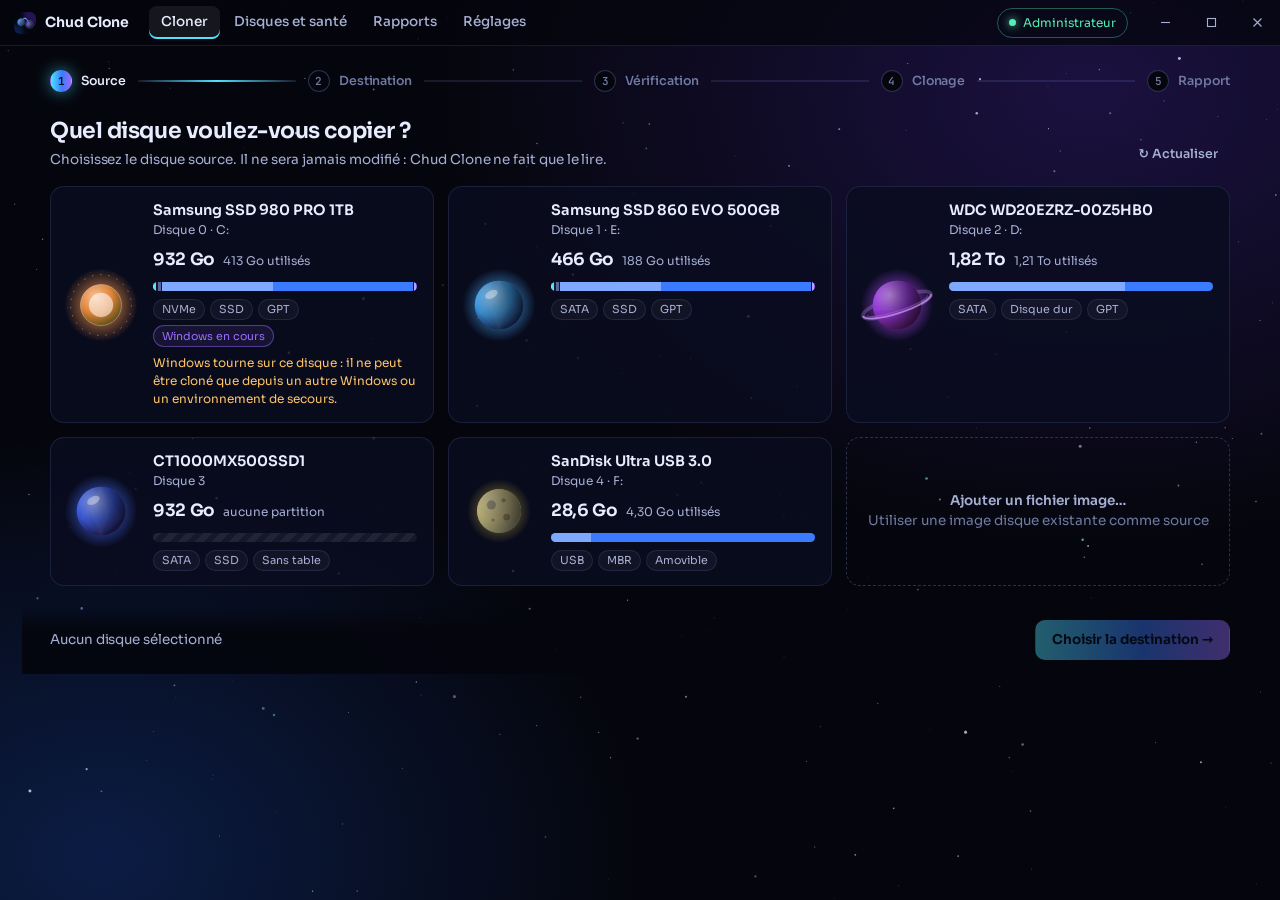
==== crates/app/ui-dev/index.html @ 0db182b3 "Chud Clone 0.1.0: disk cloning and diagnostics for Windows - Rust engine (crates/core): GPT/MBR clon" ====
<!doctype html>
<html lang="fr">
  <head>
    <meta charset="utf-8" />
    <meta name="viewport" content="width=device-width, initial-scale=1" />
    <title>Chud Clone — banc d'essai</title>
    <link rel="stylesheet" href="../ui/style.css" />
  </head>
  <body>
    <!-- Banc d'essai : même interface que l'application, moteur simulé (mock.js). Jamais livré. -->
    <canvas id="cosmos"></canvas>
    <div id="app">
      <header class="titlebar">
        <div class="brand"><img src="../ui/logo.png" alt="" /><span>Chud Clone</span></div>
        <nav>
          <button data-view="clone" class="active" data-fr="Cloner" data-en="Clone">Cloner</button>
          <button data-view="disks" data-fr="Disques et santé" data-en="Disks &amp; health">Disques et santé</button>
          <button data-view="reports" data-fr="Rapports" data-en="Reports">Rapports</button>
          <button data-view="settings" data-fr="Réglages" data-en="Settings">Réglages</button>
        </nav>
        <div class="grow"></div>
        <button id="admin" class="admin"></button>
        <div class="win">
          <button id="win-min" aria-label="Réduire" data-afr="Réduire" data-aen="Minimize"><svg viewBox="0 0 11 11"><path d="M1 5.5h9" stroke="currentColor" stroke-width="1.1" /></svg></button>
          <button id="win-max" aria-label="Agrandir" data-afr="Agrandir" data-aen="Maximize"><svg viewBox="0 0 11 11"><rect x="1.5" y="1.5" width="8" height="8" fill="none" stroke="currentColor" stroke-width="1.1" /></svg></button>
          <button id="win-close" aria-label="Fermer" data-afr="Fermer" data-aen="Close"><svg viewBox="0 0 11 11"><path d="M1.5 1.5l8 8M9.5 1.5l-8 8" stroke="currentColor" stroke-width="1.1" /></svg></button>
        </div>
      </header>
      <main id="view"></main>
    </div>
    <div id="modal-root"></div>
    <div id="toasts"></div>
    <script src="mock-data.js"></script>
    <script src="mock-data-en.js"></script>
    <script src="mock.js"></script>
    <script src="../ui/cosmos.js"></script>
    <script src="../ui/app.js"></script>
    <script src="demo.js"></script>
  </body>
</html>
---- crates/app/ui/style.css ----
/* Identité Chud : noir profond, nuit, violet sombre, flux cyan → bleu électrique → violet.
   Chud Clone reprend la palette et les polices de Chud Copy. Ici, les disques sont des astres
   et un clonage est un transfert de matière de l'un vers l'autre.
   Pas de backdrop-filter : la profondeur vient de panneaux semi-opaques et de filets de lumière. */

@font-face { font-family: "Sora Variable"; font-weight: 100 800; font-display: swap; src: url("fonts/sora-latin-wght-normal.woff2") format("woff2-variations"); unicode-range: U+0000-00FF, U+0131, U+0152-0153, U+02BB-02BC, U+02C6, U+02DA, U+02DC, U+2000-206F, U+20AC, U+2122, U+2191, U+2193, U+2212, U+2215, U+FEFF, U+FFFD; }
@font-face { font-family: "Sora Variable"; font-weight: 100 800; font-display: swap; src: url("fonts/sora-latin-ext-wght-normal.woff2") format("woff2-variations"); unicode-range: U+0100-02BA, U+02BD-02C5, U+02C7-02CC, U+02CE-02D7, U+02DD-02FF, U+1E00-1E9F, U+1EF2-1EFF, U+2020, U+20A0-20AB, U+20AD-20C0, U+2113, U+2C60-2C7F, U+A720-A7FF; }
@font-face { font-family: "JetBrains Mono Variable"; font-weight: 100 800; font-display: swap; src: url("fonts/jetbrains-mono-latin-wght-normal.woff2") format("woff2-variations"); unicode-range: U+0000-00FF, U+0131, U+0152-0153, U+2000-206F, U+20AC, U+2122, U+2191, U+2193, U+2212, U+2215, U+FEFF, U+FFFD; }
@font-face { font-family: "JetBrains Mono Variable"; font-weight: 100 800; font-display: swap; src: url("fonts/jetbrains-mono-latin-ext-wght-normal.woff2") format("woff2-variations"); unicode-range: U+0100-02BA, U+1E00-1E9F, U+2020, U+20A0-20C0, U+2113; }

:root {
  --void: #05060d;
  --night: #0a0e24;
  --violet-deep: #1a1036;
  --panel: rgba(10, 13, 32, 0.82);
  --panel-solid: #0d1029;
  --raise: rgba(255, 255, 255, 0.04);
  --raise-2: rgba(255, 255, 255, 0.07);
  --line: rgba(146, 170, 255, 0.13);
  --line-strong: rgba(146, 170, 255, 0.26);
  --text: #e8ecff;
  --text-2: #a7b0d4;
  --text-3: #707aa3;
  --cyan: #4fe3ff;
  --electric: #3a7bff;
  --violet: #9a6bff;
  --danger: #ff4f82;
  --danger-soft: rgba(255, 79, 130, 0.14);
  --warn: #ffc56b;
  --warn-soft: rgba(255, 197, 107, 0.12);
  --err: #ff8a5c;
  --ok: #54f0b6;
  --ok-soft: rgba(84, 240, 182, 0.1);
  --flow: linear-gradient(90deg, var(--cyan), var(--electric) 55%, var(--violet));
  --sans: "Sora Variable", "Segoe UI", system-ui, sans-serif;
  --mono: "JetBrains Mono Variable", "Cascadia Mono", Consolas, monospace;
  --radius: 14px;
}

* { box-sizing: border-box; }
html, body { height: 100%; margin: 0; }
body {
  background: radial-gradient(1000px 700px at 85% 10%, #1b1140 0%, transparent 65%), radial-gradient(900px 700px at 8% 95%, #0b1c44 0%, transparent 60%), var(--void);
  color: var(--text);
  font-family: var(--sans);
  font-size: 13.5px;
  line-height: 1.5;
  letter-spacing: -0.005em;
  overflow: hidden;
  user-select: none;
  -webkit-font-smoothing: antialiased;
}
#cosmos { position: fixed; inset: 0; width: 100vw; height: 100vh; z-index: 0; pointer-events: none; }
#app { position: relative; z-index: 1; height: 100%; display: flex; flex-direction: column; }
button, input, select { font: inherit; color: inherit; }
button { background: none; border: 0; cursor: pointer; padding: 0; }
button:disabled { cursor: default; }
:focus-visible { outline: 2px solid var(--cyan); outline-offset: 2px; border-radius: 6px; }
h1, h2, h3, h4, p { margin: 0; }
code, .mono { font-family: var(--mono); font-size: 0.92em; }
.selectable { user-select: text; }
input[type="text"], select {
  background: rgba(3, 5, 16, 0.6); border: 1px solid var(--line); border-radius: 9px; padding: 8px 10px; outline: none; transition: border-color 0.15s;
}
input[type="text"]:focus, select:focus { border-color: var(--cyan); }
select option { background: var(--panel-solid); }
::-webkit-scrollbar { width: 10px; height: 10px; }
::-webkit-scrollbar-thumb { background: rgba(146, 170, 255, 0.18); border-radius: 8px; border: 2px solid transparent; background-clip: padding-box; }
::-webkit-scrollbar-thumb:hover { background: rgba(146, 170, 255, 0.32); background-clip: padding-box; border: 2px solid transparent; }

/* ---------- Barre de titre ---------- */
.titlebar { height: 46px; flex: none; display: flex; align-items: center; gap: 6px; padding: 0 0 0 14px; border-bottom: 1px solid var(--line); background: rgba(5, 6, 13, 0.72); }
.brand { display: flex; align-items: center; gap: 9px; font-weight: 650; font-size: 14px; margin-right: 14px; pointer-events: none; }
.brand img { width: 22px; height: 22px; border-radius: 6px; }
.titlebar nav { display: flex; gap: 2px; }
.titlebar nav button { padding: 6px 12px; border-radius: 8px; color: var(--text-2); font-weight: 500; transition: background 0.15s, color 0.15s; }
.titlebar nav button:hover { background: var(--raise); color: var(--text); }
.titlebar nav button.active { color: var(--text); background: var(--raise-2); box-shadow: inset 0 -2px 0 var(--cyan); }
.titlebar .grow { flex: 1; align-self: stretch; }
.admin { display: flex; align-items: center; gap: 7px; padding: 5px 11px; border-radius: 999px; font-size: 12px; border: 1px solid var(--line); color: var(--text-2); margin-right: 8px; }
.admin.limited { border-color: rgba(255, 197, 107, 0.5); color: var(--warn); background: var(--warn-soft); }
.admin.limited:hover { background: rgba(255, 197, 107, 0.2); }
.admin.full { color: var(--ok); border-color: rgba(84, 240, 182, 0.35); cursor: default; }
.admin .dot { width: 7px; height: 7px; border-radius: 50%; background: currentColor; box-shadow: 0 0 8px currentColor; }
.win { display: flex; align-self: stretch; }
.win button { width: 46px; color: var(--text-2); display: grid; place-items: center; transition: background 0.12s; }
.win button:hover { background: var(--raise-2); color: var(--text); }
.win button#win-close:hover { background: #e03a5e; color: #fff; }
.win svg { width: 11px; height: 11px; }

main#view { flex: 1; min-height: 0; overflow-y: auto; padding: 22px 28px 28px; }
.page { max-width: 1180px; margin: 0 auto; }
/* ---------- Transition d'écran : glitch ----------
   Jouée une seule fois, sur la nouvelle page uniquement (classe posée puis retirée par app.js) :
   aucun décalage vertical, la mise en page finale est en place dès la première image. */
#view.glitch-in { animation: glitch-in 0.46s steps(1, end) both; }
@keyframes glitch-in {
  0% { opacity: 0; }
  6% { opacity: 1; clip-path: inset(14% 0 62% 0); transform: translateX(-16px); filter: drop-shadow(3px 0 rgba(255, 79, 130, 0.85)) drop-shadow(-3px 0 rgba(79, 227, 255, 0.85)); }
  13% { clip-path: inset(52% 0 20% 0); transform: translateX(12px); }
  20% { clip-path: inset(0 0 66% 0); transform: translateX(-7px) skewX(-6deg); }
  27% { clip-path: inset(34% 0 0 0); transform: translateX(9px); }
  34% { clip-path: inset(0); transform: translateX(-4px); filter: drop-shadow(2px 0 rgba(255, 79, 130, 0.65)) drop-shadow(-2px 0 rgba(79, 227, 255, 0.65)); }
  44% { clip-path: inset(70% 0 6% 0); transform: translateX(6px); }
  52% { clip-path: inset(0); transform: none; filter: drop-shadow(1px 0 rgba(255, 79, 130, 0.5)) drop-shadow(-1px 0 rgba(79, 227, 255, 0.5)); }
  70% { transform: translateX(-2px); }
  78% { transform: none; filter: none; }
  100% { opacity: 1; clip-path: none; transform: none; filter: none; }
}
/* Titre : deux copies décalées (cyan / rose) découpées en bandes qui sautent. */
.glitch-text { position: relative; }
.glitch-text::before, .glitch-text::after { content: attr(data-text); position: absolute; inset: 0; pointer-events: none; opacity: 0; }
.glitch-text::before { color: var(--cyan); animation: glitch-a 0.6s steps(1, end) var(--gd, 0s) both; }
.glitch-text::after { color: var(--danger); animation: glitch-b 0.6s steps(1, end) var(--gd, 0s) both; }
@keyframes glitch-a {
  0% { opacity: 0.9; clip-path: inset(0 0 60% 0); transform: translate(-3px, 0); }
  15% { clip-path: inset(40% 0 30% 0); transform: translate(4px, 0); }
  30% { clip-path: inset(70% 0 0 0); transform: translate(-2px, 0); }
  45% { clip-path: inset(10% 0 75% 0); transform: translate(3px, 0); }
  60% { clip-path: inset(55% 0 15% 0); transform: translate(-1px, 0); opacity: 0.6; }
  75%, 100% { opacity: 0; clip-path: inset(0); transform: none; }
}
@keyframes glitch-b {
  0% { opacity: 0.85; clip-path: inset(65% 0 0 0); transform: translate(3px, 0); }
  15% { clip-path: inset(0 0 70% 0); transform: translate(-4px, 0); }
  30% { clip-path: inset(30% 0 45% 0); transform: translate(2px, 0); }
  45% { clip-path: inset(80% 0 0 0); transform: translate(-3px, 0); }
  60% { clip-path: inset(20% 0 60% 0); transform: translate(1px, 0); opacity: 0.5; }
  75%, 100% { opacity: 0; clip-path: inset(0); transform: none; }
}
/* Bandes lumineuses passagères par-dessus la zone de contenu. */
#glitch-fx { position: fixed; pointer-events: none; z-index: 40; overflow: hidden; }
#glitch-fx i { position: absolute; left: 0; display: block; mix-blend-mode: screen; opacity: 0; animation: glitch-bar 0.42s steps(1, end) both; }
@keyframes glitch-bar {
  0% { opacity: 0.55; transform: translateX(0); }
  20% { opacity: 0.35; transform: translateX(var(--dx)); }
  40% { opacity: 0.6; transform: translateX(calc(var(--dx) * -0.6)); }
  60% { opacity: 0.2; transform: translateX(calc(var(--dx) * 0.3)); }
  80%, 100% { opacity: 0; transform: none; }
}
/* Animations réduites : simple fondu, sans déplacement. */
.reduced-motion #view.glitch-in { animation: fade 0.18s ease-out both; }
.reduced-motion .glitch-text::before, .reduced-motion .glitch-text::after { display: none; }
.page-head { display: flex; align-items: flex-end; justify-content: space-between; gap: 16px; margin-bottom: 16px; }
.page-head h1 { font-size: 22px; font-weight: 650; letter-spacing: -0.02em; }
.page-head p { color: var(--text-2); margin-top: 3px; }
.muted { color: var(--text-2); }
.dim { color: var(--text-3); }

/* ---------- Boutons ---------- */
.btn { display: inline-flex; align-items: center; justify-content: center; gap: 8px; padding: 9px 16px; border-radius: 10px; border: 1px solid var(--line-strong); background: var(--raise); font-weight: 550; transition: background 0.15s, border-color 0.15s, transform 0.1s, box-shadow 0.2s; white-space: nowrap; }
.btn:hover:not(:disabled) { background: var(--raise-2); border-color: rgba(146, 170, 255, 0.45); }
.btn:active:not(:disabled) { transform: translateY(1px); }
.btn:disabled { opacity: 0.4; }
.btn.primary { background: var(--flow); border-color: transparent; color: #04101c; font-weight: 650; box-shadow: 0 0 0 rgba(79, 227, 255, 0); }
.btn.primary:hover:not(:disabled) { background: var(--flow); box-shadow: 0 0 22px rgba(79, 227, 255, 0.35); }
.btn.danger { background: linear-gradient(90deg, #ff4f82, #ff7a5c); border-color: transparent; color: #1a0410; font-weight: 650; }
.btn.danger:hover:not(:disabled) { box-shadow: 0 0 22px rgba(255, 79, 130, 0.4); background: linear-gradient(90deg, #ff4f82, #ff7a5c); }
.btn.ghost { border-color: transparent; background: none; color: var(--text-2); }
.btn.ghost:hover:not(:disabled) { color: var(--text); background: var(--raise); }
.btn.small { padding: 6px 11px; font-size: 12.5px; border-radius: 8px; }
.row { display: flex; align-items: center; gap: 10px; }
.row.wrap { flex-wrap: wrap; }
.row.end { justify-content: flex-end; }
.spacer { flex: 1; }

/* ---------- Trajectoire (étapes) ---------- */
.flight { display: flex; align-items: center; margin: 2px 0 22px; }
.flight .node { display: flex; align-items: center; gap: 9px; color: var(--text-3); font-weight: 550; font-size: 12.5px; white-space: nowrap; }
.flight .node .orb { width: 22px; height: 22px; border-radius: 50%; border: 1.5px solid var(--line-strong); display: grid; place-items: center; font-size: 11px; font-family: var(--mono); background: var(--void); transition: all 0.3s; }
.flight .node.done { color: var(--text-2); }
.flight .node.done .orb { border-color: var(--cyan); color: var(--cyan); }
.flight .node.current { color: var(--text); }
.flight .node.current .orb { border-color: transparent; background: var(--flow); color: #04101c; box-shadow: 0 0 16px rgba(79, 227, 255, 0.55); }
.flight .leg { flex: 1; height: 1.5px; margin: 0 12px; background: var(--line); position: relative; overflow: hidden; min-width: 24px; }
.flight .leg.done { background: linear-gradient(90deg, var(--cyan), var(--electric)); }
.flight .leg.active::after { content: ""; position: absolute; inset: 0; background: linear-gradient(90deg, transparent, var(--cyan), transparent); animation: leg 1.6s linear infinite; }
@keyframes leg { from { transform: translateX(-100%); } to { transform: translateX(100%); } }

/* ---------- Cartes de disques (astres) ---------- */
.disk-grid { display: grid; grid-template-columns: repeat(auto-fill, minmax(330px, 1fr)); gap: 14px; }
.disk { position: relative; text-align: left; display: grid; grid-template-columns: 76px 1fr; gap: 14px; padding: 14px 16px 14px 12px; border-radius: var(--radius); border: 1px solid var(--line); background: var(--panel); transition: border-color 0.18s, transform 0.18s, box-shadow 0.25s, background 0.2s; }
button.disk:hover:not(:disabled) { border-color: rgba(146, 170, 255, 0.45); transform: translateY(-2px); background: rgba(14, 18, 44, 0.9); }
.disk.selected { border-color: var(--cyan); box-shadow: 0 0 0 1px var(--cyan), 0 0 34px rgba(79, 227, 255, 0.18); }
.disk.selected.dest { border-color: var(--violet); box-shadow: 0 0 0 1px var(--violet), 0 0 34px rgba(154, 107, 255, 0.22); }
.disk:disabled, .disk.locked { opacity: 0.5; }
.disk .planet { width: 76px; height: 76px; align-self: center; }
.disk .planet svg { width: 100%; height: 100%; overflow: visible; }
button.disk:hover:not(:disabled) .planet svg .spin { animation-duration: 6s; }
.disk h3 { font-size: 14.5px; font-weight: 620; line-height: 1.25; overflow: hidden; text-overflow: ellipsis; white-space: nowrap; }
.disk .sub { color: var(--text-2); font-size: 12px; margin-top: 2px; }
.disk .cap { display: flex; align-items: baseline; gap: 8px; margin-top: 8px; }
.disk .cap b { font-size: 17px; font-weight: 650; letter-spacing: -0.02em; }
.disk .cap span { color: var(--text-2); font-size: 12px; }
.role-tag { position: absolute; top: -9px; left: 14px; padding: 1px 9px; border-radius: 999px; font-size: 10.5px; font-weight: 700; letter-spacing: 0.08em; text-transform: uppercase; background: var(--cyan); color: #04101c; }
.role-tag.dest { background: var(--violet); color: #fff; }
.chips { display: flex; flex-wrap: wrap; gap: 5px; margin-top: 8px; }
.chip { display: inline-flex; align-items: center; gap: 5px; padding: 1.5px 8px; border-radius: 999px; font-size: 11px; border: 1px solid var(--line); color: var(--text-2); background: var(--raise); white-space: nowrap; }
.chip.ok { color: var(--ok); border-color: rgba(84, 240, 182, 0.35); background: var(--ok-soft); }
.chip.warn { color: var(--warn); border-color: rgba(255, 197, 107, 0.4); background: var(--warn-soft); }
.chip.bad { color: var(--danger); border-color: rgba(255, 79, 130, 0.45); background: var(--danger-soft); }
.chip.sys { color: var(--violet); border-color: rgba(154, 107, 255, 0.45); background: rgba(154, 107, 255, 0.1); }

/* Bande de partitions */
.strip { display: flex; height: 9px; border-radius: 5px; overflow: hidden; background: rgba(255, 255, 255, 0.05); margin-top: 9px; gap: 1.5px; }
.strip i { display: block; min-width: 3px; position: relative; background: #3b4470; }
.strip i > u { position: absolute; left: 0; top: 0; bottom: 0; background: rgba(255, 255, 255, 0.35); }
.strip.big { height: 30px; border-radius: 8px; gap: 2px; }
.strip.big i { display: grid; place-items: center; font-style: normal; font-size: 10.5px; font-weight: 600; color: rgba(4, 10, 24, 0.85); overflow: hidden; white-space: nowrap; }
.strip .free { background: repeating-linear-gradient(135deg, rgba(255, 255, 255, 0.05) 0 6px, transparent 6px 12px); }
.p-esp { background: #4fe3ff !important; } .p-msr { background: #5a6699 !important; } .p-data { background: #3a7bff !important; } .p-rec { background: #9a6bff !important; }
.p-linux { background: #54f0b6 !important; } .p-other { background: #8892b8 !important; }
.legend { display: flex; flex-wrap: wrap; gap: 12px; margin-top: 8px; font-size: 11.5px; color: var(--text-2); }
.hdot { display: inline-block; width: 7px; height: 7px; border-radius: 50%; margin-left: 4px; vertical-align: middle; background: var(--text-3); }
.hdot.good { background: var(--ok, #54f0b6); box-shadow: 0 0 6px #54f0b6; }
.hdot.watch { background: #ffc56b; box-shadow: 0 0 6px #ffc56b; }
.hdot.bad { background: #ff4f82; box-shadow: 0 0 6px #ff4f82; }
.scan-map { margin-top: 14px; border-radius: 12px; border: 1px solid var(--line); background: radial-gradient(ellipse at 30% 20%, rgba(58, 123, 255, 0.08), transparent 60%), rgba(2, 3, 10, 0.6); padding: 8px; }
.scan-map canvas { display: block; width: 100%; }
.scan-pct { font-size: 30px; font-weight: 700; letter-spacing: -0.03em; font-variant-numeric: tabular-nums; }
.scan-pct small { font-size: 15px; color: var(--text-2); margin-left: 2px; }
.scan-legend b { color: var(--text); font-weight: 600; margin-left: 3px; }
.hchart { width: 100%; height: 150px; display: block; border-radius: 10px; background: rgba(255, 255, 255, 0.02); border: 1px solid var(--line); }
.legend span::before { content: ""; display: inline-block; width: 8px; height: 8px; border-radius: 2px; margin-right: 6px; background: var(--c); }

.addcard { display: grid; place-items: center; text-align: center; gap: 6px; padding: 18px; border-radius: var(--radius); border: 1px dashed var(--line-strong); color: var(--text-2); min-height: 118px; transition: all 0.18s; }
.addcard:hover { color: var(--text); border-color: var(--cyan); background: rgba(79, 227, 255, 0.05); }
.addcard b { font-weight: 600; }

.footer-bar { position: sticky; bottom: -28px; margin: 20px -28px -28px; padding: 14px 28px; display: flex; align-items: center; gap: 12px; background: linear-gradient(180deg, transparent, rgba(5, 6, 13, 0.92) 35%); }

/* ---------- Panneaux ---------- */
.panel { border: 1px solid var(--line); background: var(--panel); border-radius: var(--radius); padding: 16px 18px; }
.panel + .panel { margin-top: 14px; }
.panel h2 { font-size: 12px; font-weight: 650; letter-spacing: 0.09em; text-transform: uppercase; color: var(--cyan); margin-bottom: 12px; }
.cols { display: grid; grid-template-columns: 1fr 1fr; gap: 14px; }
.kv { display: grid; grid-template-columns: 130px 1fr; gap: 3px 12px; }
.kv dt { color: var(--text-3); }
.kv dd { margin: 0; overflow-wrap: anywhere; }
dl { margin: 0; }
table.t { width: 100%; border-collapse: collapse; font-size: 12.5px; }
table.t th, table.t td { text-align: left; padding: 6px 8px; border-bottom: 1px solid var(--line); vertical-align: top; }
table.t th { color: var(--text-3); font-weight: 550; font-size: 11.5px; text-transform: uppercase; letter-spacing: 0.05em; }
table.t td.num { text-align: right; font-variant-numeric: tabular-nums; white-space: nowrap; }
table.t tr:last-child td { border-bottom: 0; }

/* Constats */
.findings { display: grid; gap: 8px; }
.finding { display: grid; grid-template-columns: 26px 1fr; gap: 10px; padding: 10px 12px; border-radius: 10px; border: 1px solid var(--line); background: var(--raise); }
.finding .ico { width: 24px; height: 24px; border-radius: 50%; display: grid; place-items: center; font-weight: 700; font-size: 12.5px; font-family: var(--mono); }
.finding b { font-weight: 600; }
.finding p { color: var(--text-2); margin-top: 2px; }
.finding .tag { font-size: 10.5px; text-transform: uppercase; letter-spacing: 0.07em; font-weight: 700; margin-right: 8px; }
.finding.info .ico { background: rgba(79, 227, 255, 0.14); color: var(--cyan); } .finding.info .tag { color: var(--cyan); }
.finding.warning { border-color: rgba(255, 197, 107, 0.35); background: var(--warn-soft); } .finding.warning .ico { background: rgba(255, 197, 107, 0.2); color: var(--warn); } .finding.warning .tag { color: var(--warn); }
.finding.error { border-color: rgba(255, 138, 92, 0.4); background: rgba(255, 138, 92, 0.09); } .finding.error .ico { background: rgba(255, 138, 92, 0.2); color: var(--err); } .finding.error .tag { color: var(--err); }
.finding.critical { border-color: rgba(255, 79, 130, 0.55); background: var(--danger-soft); } .finding.critical .ico { background: rgba(255, 79, 130, 0.25); color: var(--danger); } .finding.critical .tag { color: var(--danger); }
.finding .block { color: var(--danger); font-weight: 700; }

/* ---------- Vérification (étape 3) ---------- */
.route { display: grid; grid-template-columns: 1fr 120px 1fr; align-items: center; gap: 8px; }
.route .end { display: grid; grid-template-columns: 86px 1fr; gap: 14px; align-items: center; }
.route .end .planet { width: 86px; height: 86px; }
.route .end .planet svg { width: 100%; height: 100%; overflow: visible; }
.route .end .lbl { font-size: 10.5px; font-weight: 700; letter-spacing: 0.1em; text-transform: uppercase; }
.route .end.src .lbl { color: var(--cyan); } .route .end.dst .lbl { color: var(--violet); }
.route .end h3 { font-size: 15.5px; font-weight: 640; }
.route .arrow { height: 2px; background: var(--flow); position: relative; border-radius: 2px; }
.route .arrow::after { content: ""; position: absolute; right: -2px; top: -5px; border: 6px solid transparent; border-left-color: var(--violet); }
.route .arrow::before { content: ""; position: absolute; top: -3px; left: 0; width: 8px; height: 8px; border-radius: 50%; background: #fff; box-shadow: 0 0 12px var(--cyan); animation: travel 2.2s ease-in-out infinite; }
@keyframes travel { 0% { left: 0; opacity: 0; } 15% { opacity: 1; } 85% { opacity: 1; } 100% { left: calc(100% - 10px); opacity: 0; } }
.danger-zone { border: 1px solid rgba(255, 79, 130, 0.5); background: linear-gradient(180deg, rgba(255, 79, 130, 0.12), rgba(255, 79, 130, 0.05)); border-radius: var(--radius); padding: 16px 18px; }
.danger-zone h2 { color: var(--danger); }
.danger-zone .big { font-size: 15px; font-weight: 600; }
.danger-zone input { width: 190px; font-family: var(--mono); letter-spacing: 0.12em; text-transform: uppercase; border-color: rgba(255, 79, 130, 0.5); }
.danger-zone input.good { border-color: var(--ok); color: var(--ok); }
details.adv { border: 1px solid var(--line); border-radius: 10px; background: var(--raise); }
details.adv summary { padding: 10px 14px; cursor: pointer; font-weight: 550; color: var(--text-2); list-style: none; display: flex; align-items: center; gap: 8px; }
details.adv summary::before { content: "›"; display: inline-block; transition: transform 0.15s; font-size: 16px; }
details.adv[open] summary::before { transform: rotate(90deg); }
details.adv .body { padding: 4px 14px 14px; display: grid; gap: 12px; }
.opt { display: grid; grid-template-columns: 240px 1fr; gap: 12px; align-items: start; }
.panel > .opt + .opt { margin-top: 14px; }
.opt label { font-weight: 550; }
.opt small { display: block; color: var(--text-3); margin-top: 3px; font-size: 12px; }
.opt select { width: 100%; }
.toggle { display: inline-flex; align-items: center; gap: 9px; cursor: pointer; }
.toggle input { appearance: none; width: 36px; height: 20px; border-radius: 999px; background: rgba(255, 255, 255, 0.12); position: relative; transition: background 0.2s; cursor: pointer; margin: 0; }
.toggle input::after { content: ""; position: absolute; top: 2px; left: 2px; width: 16px; height: 16px; border-radius: 50%; background: #fff; transition: transform 0.2s; }
.toggle input:checked { background: var(--electric); }
.toggle input:checked::after { transform: translateX(16px); }

/* ---------- Clonage en cours ---------- */
.scene { position: relative; height: 300px; border-radius: 18px; border: 1px solid var(--line); background: radial-gradient(600px 260px at 50% 110%, rgba(58, 123, 255, 0.14), transparent 70%), rgba(6, 8, 22, 0.6); overflow: hidden; }
.scene canvas { position: absolute; inset: 0; width: 100%; height: 100%; }
.scene .body { position: absolute; top: 50%; width: 150px; transform: translateY(-58%); text-align: center; }
.scene .body.src { left: 7%; } .scene .body.dst { right: 7%; }
.scene .body .planet { width: 130px; height: 130px; margin: 0 auto; }
.scene .body .planet svg { width: 100%; height: 100%; overflow: visible; }
.scene .body .name { margin-top: 10px; font-weight: 600; font-size: 12.5px; white-space: nowrap; overflow: hidden; text-overflow: ellipsis; }
.scene .body .lbl { font-size: 10px; font-weight: 700; letter-spacing: 0.12em; text-transform: uppercase; }
.scene .body.src .lbl { color: var(--cyan); } .scene .body.dst .lbl { color: var(--violet); }
.ring { position: absolute; left: 50%; top: 50%; width: 176px; height: 176px; transform: translate(-50%, -54%); }
.ring svg { width: 100%; height: 100%; transform: rotate(-90deg); }
.ring .track { fill: rgba(5, 6, 13, 0.75); stroke: rgba(146, 170, 255, 0.14); stroke-width: 7; }
.ring .bar { fill: none; stroke: url(#ringflow); stroke-width: 7; stroke-linecap: round; transition: stroke-dashoffset 0.35s ease-out; filter: drop-shadow(0 0 6px rgba(79, 227, 255, 0.55)); }
.ring .txt { position: absolute; inset: 0; display: grid; place-content: center; text-align: center; }
.ring .pct { font-size: 34px; font-weight: 680; letter-spacing: -0.03em; font-variant-numeric: tabular-nums; line-height: 1; }
.ring .pct small { font-size: 16px; font-weight: 500; color: var(--text-2); margin-left: 2px; }
.ring .ph { font-size: 11px; color: var(--text-2); margin-top: 6px; max-width: 130px; line-height: 1.25; }
.phases { display: flex; gap: 8px; margin-top: 14px; }
.phases .ph { flex: 1; padding: 8px 10px; border-radius: 10px; border: 1px solid var(--line); background: var(--raise); font-size: 12px; color: var(--text-3); display: flex; align-items: center; gap: 8px; }
.phases .ph .d { width: 8px; height: 8px; border-radius: 50%; background: currentColor; opacity: 0.5; flex: none; }
.phases .ph.done { color: var(--ok); } .phases .ph.done .d { opacity: 1; }
.phases .ph.now { color: var(--text); border-color: rgba(79, 227, 255, 0.5); background: rgba(79, 227, 255, 0.07); }
.phases .ph.now .d { background: var(--cyan); opacity: 1; box-shadow: 0 0 10px var(--cyan); animation: pulse 1.2s ease-in-out infinite; }
@keyframes pulse { 50% { transform: scale(1.6); opacity: 0.6; } }
.stats { display: grid; grid-template-columns: repeat(4, 1fr); gap: 10px; margin-top: 14px; }
.stat { border: 1px solid var(--line); background: var(--panel); border-radius: 12px; padding: 11px 14px; }
.stat .k { color: var(--text-3); font-size: 11px; text-transform: uppercase; letter-spacing: 0.07em; font-weight: 600; }
.stat .v { font-size: 19px; font-weight: 640; margin-top: 3px; font-variant-numeric: tabular-nums; letter-spacing: -0.02em; white-space: nowrap; }
.stat .v small { font-size: 12px; color: var(--text-2); font-weight: 500; margin-left: 3px; }
.stat.alert { border-color: rgba(255, 197, 107, 0.5); background: var(--warn-soft); } .stat.alert .v { color: var(--warn); }
.stat.bad { border-color: rgba(255, 79, 130, 0.5); background: var(--danger-soft); } .stat.bad .v { color: var(--danger); }
.log { margin-top: 14px; border: 1px solid var(--line); border-radius: 12px; background: rgba(3, 4, 11, 0.75); }
.log summary { padding: 9px 14px; cursor: pointer; color: var(--text-2); font-weight: 550; list-style: none; }
.log pre { margin: 0; padding: 4px 14px 12px; max-height: 190px; overflow: auto; font-family: var(--mono); font-size: 11.5px; line-height: 1.55; white-space: pre-wrap; user-select: text; }
.log .w { color: var(--warn); } .log .e { color: var(--danger); } .log .t { color: var(--text-3); }

/* ---------- Résultat ---------- */
.verdict { display: grid; grid-template-columns: 92px 1fr; gap: 18px; align-items: center; padding: 20px 22px; border-radius: 18px; border: 1px solid; }
.verdict .badge { width: 92px; height: 92px; }
.verdict h1 { font-size: 23px; font-weight: 680; letter-spacing: -0.02em; }
.verdict ul { margin: 8px 0 0; padding-left: 18px; color: var(--text-2); }
.verdict li + li { margin-top: 4px; }
.verdict.ok { border-color: rgba(84, 240, 182, 0.5); background: linear-gradient(135deg, rgba(84, 240, 182, 0.12), rgba(79, 227, 255, 0.04)); } .verdict.ok h1 { color: var(--ok); }
.verdict.warn { border-color: rgba(255, 197, 107, 0.55); background: linear-gradient(135deg, rgba(255, 197, 107, 0.13), rgba(255, 197, 107, 0.03)); } .verdict.warn h1 { color: var(--warn); }
.verdict.incomplete { border-color: rgba(255, 138, 92, 0.6); background: linear-gradient(135deg, rgba(255, 138, 92, 0.14), rgba(255, 138, 92, 0.03)); } .verdict.incomplete h1 { color: var(--err); }
.verdict.failed { border-color: rgba(255, 79, 130, 0.6); background: linear-gradient(135deg, rgba(255, 79, 130, 0.16), rgba(255, 79, 130, 0.04)); } .verdict.failed h1 { color: var(--danger); }
.checks { display: grid; gap: 6px; }
.check { display: flex; gap: 10px; align-items: baseline; }
.check .s { width: 18px; flex: none; font-family: var(--mono); font-weight: 700; text-align: center; }
.check.y .s { color: var(--ok); } .check.n .s { color: var(--danger); } .check.u .s { color: var(--warn); }
.steps-next { counter-reset: n; display: grid; gap: 8px; padding: 0; margin: 0; list-style: none; }
.steps-next li { counter-increment: n; display: grid; grid-template-columns: 26px 1fr; gap: 10px; }
.steps-next li::before { content: counter(n); width: 22px; height: 22px; border-radius: 50%; border: 1px solid var(--cyan); color: var(--cyan); display: grid; place-items: center; font-size: 11.5px; font-family: var(--mono); }

/* ---------- Disques et santé ---------- */
.split { display: grid; grid-template-columns: 330px 1fr; gap: 16px; align-items: start; }
.disk-list { display: grid; gap: 10px; position: sticky; top: 0; }
.disk.mini { grid-template-columns: 46px 1fr; padding: 10px 12px 10px 10px; gap: 11px; }
.disk.mini .planet { width: 46px; height: 46px; }
.gauge { display: flex; align-items: center; gap: 14px; }
.gauge .lv { width: 14px; height: 14px; border-radius: 50%; box-shadow: 0 0 14px currentColor; background: currentColor; flex: none; }
.lv.good { color: var(--ok); } .lv.watch { color: var(--warn); } .lv.bad { color: var(--danger); } .lv.unknown { color: var(--text-3); }
.metrics { display: grid; grid-template-columns: repeat(4, 1fr); gap: 10px; margin-top: 12px; }

/* ---------- Modale et notifications ---------- */
.overlay { position: fixed; inset: 0; z-index: 50; background: rgba(2, 3, 9, 0.78); display: grid; place-items: center; animation: fade 0.18s; padding: 24px; }
@keyframes fade { from { opacity: 0; } }
.modal { width: min(640px, 100%); max-height: 100%; overflow: auto; border-radius: 18px; border: 1px solid var(--line-strong); background: var(--panel-solid); padding: 22px 24px; box-shadow: 0 30px 90px rgba(0, 0, 0, 0.6); animation: pop 0.2s ease-out; }
@keyframes pop { from { transform: scale(0.96); opacity: 0; } }
.modal h2 { font-size: 18px; font-weight: 650; margin-bottom: 10px; }
.modal p + p { margin-top: 8px; }
.modal .actions { display: flex; justify-content: flex-end; gap: 10px; margin-top: 20px; flex-wrap: wrap; }
#toasts { position: fixed; right: 20px; bottom: 20px; z-index: 60; display: grid; gap: 8px; }
.toast { padding: 10px 14px; border-radius: 10px; background: var(--panel-solid); border: 1px solid var(--line-strong); box-shadow: 0 10px 30px rgba(0, 0, 0, 0.5); max-width: 420px; animation: pop 0.2s; }
.toast.err { border-color: rgba(255, 79, 130, 0.6); }
.empty { text-align: center; padding: 50px 20px; color: var(--text-2); }
.loader { width: 34px; height: 34px; margin: 0 auto 12px; border-radius: 50%; border: 2px solid var(--line); border-top-color: var(--cyan); animation: rot 0.9s linear infinite; }
@keyframes rot { to { transform: rotate(360deg); } }
.orbit-loader { position: relative; width: 70px; height: 70px; margin: 0 auto 14px; }
.orbit-loader::before { content: ""; position: absolute; inset: 22px; border-radius: 50%; background: radial-gradient(circle at 35% 30%, #cfe9ff, var(--electric)); box-shadow: 0 0 22px rgba(79, 227, 255, 0.5); }
.orbit-loader::after { content: ""; position: absolute; inset: 0; border-radius: 50%; border: 1px solid var(--line-strong); border-top-color: var(--cyan); animation: rot 1.3s linear infinite; }

/* Astres : rotation lente des détails */
.spin { transform-box: fill-box; transform-origin: center; animation: rot 60s linear infinite; }
.twinkle { animation: tw 2.6s ease-in-out infinite; }
@keyframes tw { 50% { opacity: 0.35; } }

.no-motion *, .no-motion *::before, .no-motion *::after { animation: none !important; transition: none !important; }
@media (prefers-reduced-motion: reduce) { *, *::before, *::after { animation-duration: 0.001s !important; animation-iteration-count: 1 !important; } }

.grow-tag { color: var(--cyan); font-size: 12px; margin-top: 2px; }
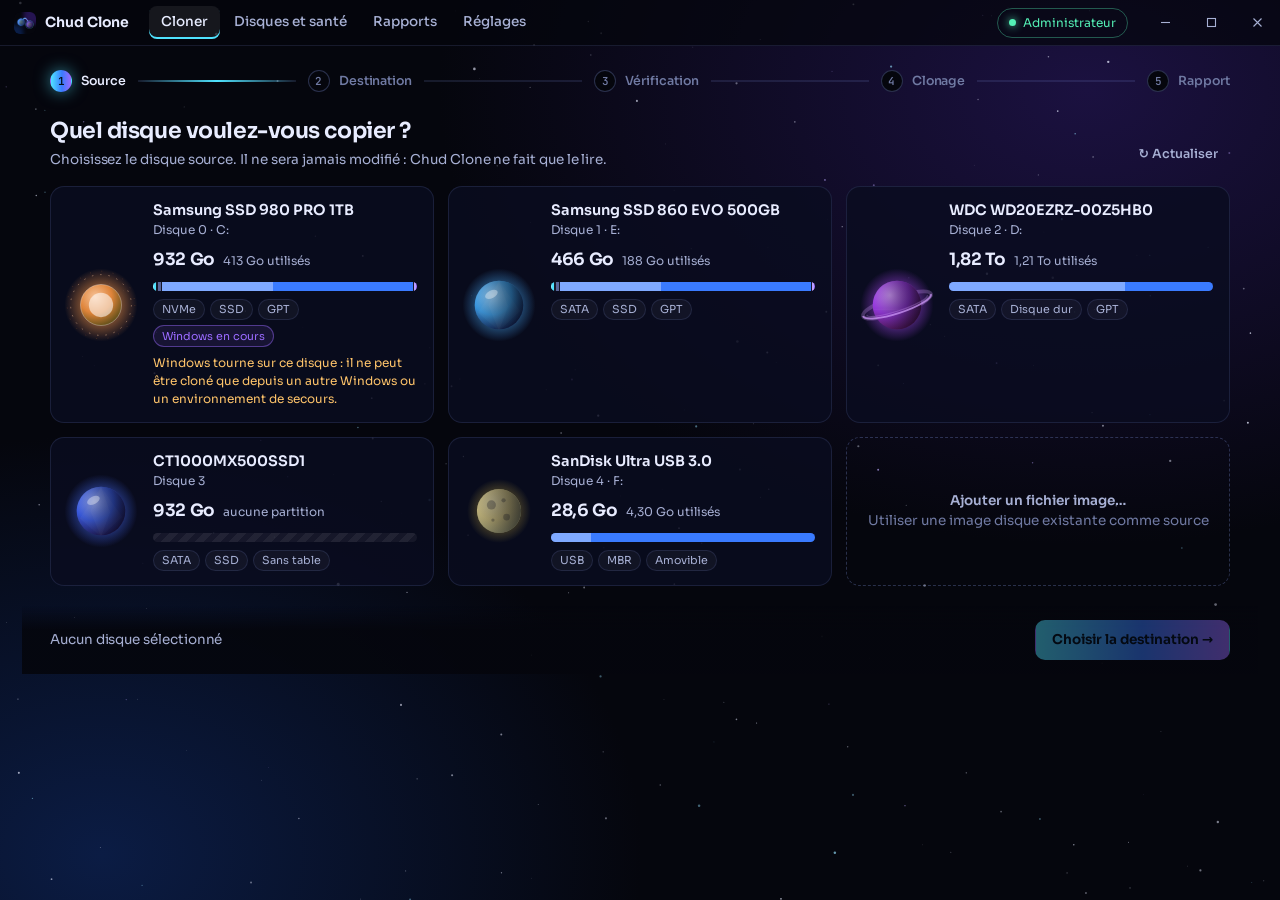
==== commit 07727792: "Chud Clone 0.2.0: in-app updates, English sources, clean release builds - Update check at startup (o" ====
--- a/crates/app/ui-dev/index.html
+++ b/crates/app/ui-dev/index.html
@@ -7,7 +7,7 @@
     <link rel="stylesheet" href="../ui/style.css" />
   </head>
   <body>
-    <!-- Banc d'essai : même interface que l'application, moteur simulé (mock.js). Jamais livré. -->
+    <!-- UI bench: same interface as the application, simulated engine (mock.js). Never shipped. -->
     <canvas id="cosmos"></canvas>
     <div id="app">
       <header class="titlebar">
--- a/crates/app/ui/style.css
+++ b/crates/app/ui/style.css
@@ -1,7 +1,7 @@
-/* Identité Chud : noir profond, nuit, violet sombre, flux cyan → bleu électrique → violet.
-   Chud Clone reprend la palette et les polices de Chud Copy. Ici, les disques sont des astres
-   et un clonage est un transfert de matière de l'un vers l'autre.
-   Pas de backdrop-filter : la profondeur vient de panneaux semi-opaques et de filets de lumière. */
+/* Chud identity: deep black, night, dark violet, cyan → electric blue → violet flow.
+   Chud Clone reuses the palette and fonts of Chud Copy. Here disks are celestial bodies
+   and a clone is a transfer of matter from one to the other.
+   No backdrop-filter: depth comes from semi-opaque panels and thin light lines. */
 
 @font-face { font-family: "Sora Variable"; font-weight: 100 800; font-display: swap; src: url("fonts/sora-latin-wght-normal.woff2") format("woff2-variations"); unicode-range: U+0000-00FF, U+0131, U+0152-0153, U+02BB-02BC, U+02C6, U+02DA, U+02DC, U+2000-206F, U+20AC, U+2122, U+2191, U+2193, U+2212, U+2215, U+FEFF, U+FFFD; }
 @font-face { font-family: "Sora Variable"; font-weight: 100 800; font-display: swap; src: url("fonts/sora-latin-ext-wght-normal.woff2") format("woff2-variations"); unicode-range: U+0100-02BA, U+02BD-02C5, U+02C7-02CC, U+02CE-02D7, U+02DD-02FF, U+1E00-1E9F, U+1EF2-1EFF, U+2020, U+20A0-20AB, U+20AD-20C0, U+2113, U+2C60-2C7F, U+A720-A7FF; }
@@ -90,9 +90,9 @@
 
 main#view { flex: 1; min-height: 0; overflow-y: auto; padding: 22px 28px 28px; }
 .page { max-width: 1180px; margin: 0 auto; }
-/* ---------- Transition d'écran : glitch ----------
-   Jouée une seule fois, sur la nouvelle page uniquement (classe posée puis retirée par app.js) :
-   aucun décalage vertical, la mise en page finale est en place dès la première image. */
+/* ---------- Screen transition: glitch ----------
+   Played once, on the new page only (class set then removed by app.js):
+   no vertical shift, the final layout is in place from the first frame. */
 #view.glitch-in { animation: glitch-in 0.46s steps(1, end) both; }
 @keyframes glitch-in {
   0% { opacity: 0; }
@@ -107,7 +107,7 @@
   78% { transform: none; filter: none; }
   100% { opacity: 1; clip-path: none; transform: none; filter: none; }
 }
-/* Titre : deux copies décalées (cyan / rose) découpées en bandes qui sautent. */
+/* Title: two offset copies (cyan / pink) cut into jumping bands. */
 .glitch-text { position: relative; }
 .glitch-text::before, .glitch-text::after { content: attr(data-text); position: absolute; inset: 0; pointer-events: none; opacity: 0; }
 .glitch-text::before { color: var(--cyan); animation: glitch-a 0.6s steps(1, end) var(--gd, 0s) both; }
@@ -128,7 +128,7 @@
   60% { clip-path: inset(20% 0 60% 0); transform: translate(1px, 0); opacity: 0.5; }
   75%, 100% { opacity: 0; clip-path: inset(0); transform: none; }
 }
-/* Bandes lumineuses passagères par-dessus la zone de contenu. */
+/* Passing bright bands over the content area. */
 #glitch-fx { position: fixed; pointer-events: none; z-index: 40; overflow: hidden; }
 #glitch-fx i { position: absolute; left: 0; display: block; mix-blend-mode: screen; opacity: 0; animation: glitch-bar 0.42s steps(1, end) both; }
 @keyframes glitch-bar {
@@ -138,7 +138,7 @@
   60% { opacity: 0.2; transform: translateX(calc(var(--dx) * 0.3)); }
   80%, 100% { opacity: 0; transform: none; }
 }
-/* Animations réduites : simple fondu, sans déplacement. */
+/* Reduced motion: a simple fade, no movement. */
 .reduced-motion #view.glitch-in { animation: fade 0.18s ease-out both; }
 .reduced-motion .glitch-text::before, .reduced-motion .glitch-text::after { display: none; }
 .page-head { display: flex; align-items: flex-end; justify-content: space-between; gap: 16px; margin-bottom: 16px; }
@@ -164,7 +164,7 @@
 .row.end { justify-content: flex-end; }
 .spacer { flex: 1; }
 
-/* ---------- Trajectoire (étapes) ---------- */
+/* ---------- Path (steps) ---------- */
 .flight { display: flex; align-items: center; margin: 2px 0 22px; }
 .flight .node { display: flex; align-items: center; gap: 9px; color: var(--text-3); font-weight: 550; font-size: 12.5px; white-space: nowrap; }
 .flight .node .orb { width: 22px; height: 22px; border-radius: 50%; border: 1.5px solid var(--line-strong); display: grid; place-items: center; font-size: 11px; font-family: var(--mono); background: var(--void); transition: all 0.3s; }
@@ -257,7 +257,7 @@
 .finding.critical { border-color: rgba(255, 79, 130, 0.55); background: var(--danger-soft); } .finding.critical .ico { background: rgba(255, 79, 130, 0.25); color: var(--danger); } .finding.critical .tag { color: var(--danger); }
 .finding .block { color: var(--danger); font-weight: 700; }
 
-/* ---------- Vérification (étape 3) ---------- */
+/* ---------- Review (step 3) ---------- */
 .route { display: grid; grid-template-columns: 1fr 120px 1fr; align-items: center; gap: 8px; }
 .route .end { display: grid; grid-template-columns: 86px 1fr; gap: 14px; align-items: center; }
 .route .end .planet { width: 86px; height: 86px; }
@@ -290,7 +290,7 @@
 .toggle input:checked { background: var(--electric); }
 .toggle input:checked::after { transform: translateX(16px); }
 
-/* ---------- Clonage en cours ---------- */
+/* ---------- Clone running ---------- */
 .scene { position: relative; height: 300px; border-radius: 18px; border: 1px solid var(--line); background: radial-gradient(600px 260px at 50% 110%, rgba(58, 123, 255, 0.14), transparent 70%), rgba(6, 8, 22, 0.6); overflow: hidden; }
 .scene canvas { position: absolute; inset: 0; width: 100%; height: 100%; }
 .scene .body { position: absolute; top: 50%; width: 150px; transform: translateY(-58%); text-align: center; }
@@ -327,7 +327,7 @@
 .log pre { margin: 0; padding: 4px 14px 12px; max-height: 190px; overflow: auto; font-family: var(--mono); font-size: 11.5px; line-height: 1.55; white-space: pre-wrap; user-select: text; }
 .log .w { color: var(--warn); } .log .e { color: var(--danger); } .log .t { color: var(--text-3); }
 
-/* ---------- Résultat ---------- */
+/* ---------- Result ---------- */
 .verdict { display: grid; grid-template-columns: 92px 1fr; gap: 18px; align-items: center; padding: 20px 22px; border-radius: 18px; border: 1px solid; }
 .verdict .badge { width: 92px; height: 92px; }
 .verdict h1 { font-size: 23px; font-weight: 680; letter-spacing: -0.02em; }
@@ -345,7 +345,7 @@
 .steps-next li { counter-increment: n; display: grid; grid-template-columns: 26px 1fr; gap: 10px; }
 .steps-next li::before { content: counter(n); width: 22px; height: 22px; border-radius: 50%; border: 1px solid var(--cyan); color: var(--cyan); display: grid; place-items: center; font-size: 11.5px; font-family: var(--mono); }
 
-/* ---------- Disques et santé ---------- */
+/* ---------- Disks & health ---------- */
 .split { display: grid; grid-template-columns: 330px 1fr; gap: 16px; align-items: start; }
 .disk-list { display: grid; gap: 10px; position: sticky; top: 0; }
 .disk.mini { grid-template-columns: 46px 1fr; padding: 10px 12px 10px 10px; gap: 11px; }
@@ -355,7 +355,7 @@
 .lv.good { color: var(--ok); } .lv.watch { color: var(--warn); } .lv.bad { color: var(--danger); } .lv.unknown { color: var(--text-3); }
 .metrics { display: grid; grid-template-columns: repeat(4, 1fr); gap: 10px; margin-top: 12px; }
 
-/* ---------- Modale et notifications ---------- */
+/* ---------- Modal and notifications ---------- */
 .overlay { position: fixed; inset: 0; z-index: 50; background: rgba(2, 3, 9, 0.78); display: grid; place-items: center; animation: fade 0.18s; padding: 24px; }
 @keyframes fade { from { opacity: 0; } }
 .modal { width: min(640px, 100%); max-height: 100%; overflow: auto; border-radius: 18px; border: 1px solid var(--line-strong); background: var(--panel-solid); padding: 22px 24px; box-shadow: 0 30px 90px rgba(0, 0, 0, 0.6); animation: pop 0.2s ease-out; }
@@ -373,7 +373,7 @@
 .orbit-loader::before { content: ""; position: absolute; inset: 22px; border-radius: 50%; background: radial-gradient(circle at 35% 30%, #cfe9ff, var(--electric)); box-shadow: 0 0 22px rgba(79, 227, 255, 0.5); }
 .orbit-loader::after { content: ""; position: absolute; inset: 0; border-radius: 50%; border: 1px solid var(--line-strong); border-top-color: var(--cyan); animation: rot 1.3s linear infinite; }
 
-/* Astres : rotation lente des détails */
+/* Celestial bodies: slow rotation of details */
 .spin { transform-box: fill-box; transform-origin: center; animation: rot 60s linear infinite; }
 .twinkle { animation: tw 2.6s ease-in-out infinite; }
 @keyframes tw { 50% { opacity: 0.35; } }
@@ -382,3 +382,13 @@
 @media (prefers-reduced-motion: reduce) { *, *::before, *::after { animation-duration: 0.001s !important; animation-iteration-count: 1 !important; } }
 
 .grow-tag { color: var(--cyan); font-size: 12px; margin-top: 2px; }
+
+/* Updates */
+.update-note { position: fixed; top: 58px; right: 20px; z-index: 70; display: grid; gap: 10px; width: min(380px, calc(100vw - 40px)); padding: 12px 14px; border-radius: 12px; background: var(--panel-solid); border: 1px solid rgba(79, 227, 255, 0.45); box-shadow: 0 14px 40px rgba(0, 0, 0, 0.6), 0 0 24px rgba(79, 227, 255, 0.12); animation: pop 0.2s; }
+.update-note b { color: var(--cyan); }
+.update-note .row { gap: 6px; }
+.ubar { height: 8px; border-radius: 999px; background: rgba(255, 255, 255, 0.08); overflow: hidden; margin: 14px 0 8px; }
+.ubar i { display: block; height: 100%; width: 0; background: var(--flow); transition: width 0.2s; }
+.ubar.busy i { width: 40%; animation: ubusy 1.1s ease-in-out infinite alternate; }
+@keyframes ubusy { from { transform: translateX(-60%); } to { transform: translateX(210%); } }
+.notes { white-space: pre-wrap; max-height: 220px; overflow: auto; font-size: 12.5px; color: var(--text-2); background: rgba(0, 0, 0, 0.25); border: 1px solid var(--line); border-radius: 8px; padding: 10px 12px; margin: 10px 0 0; }
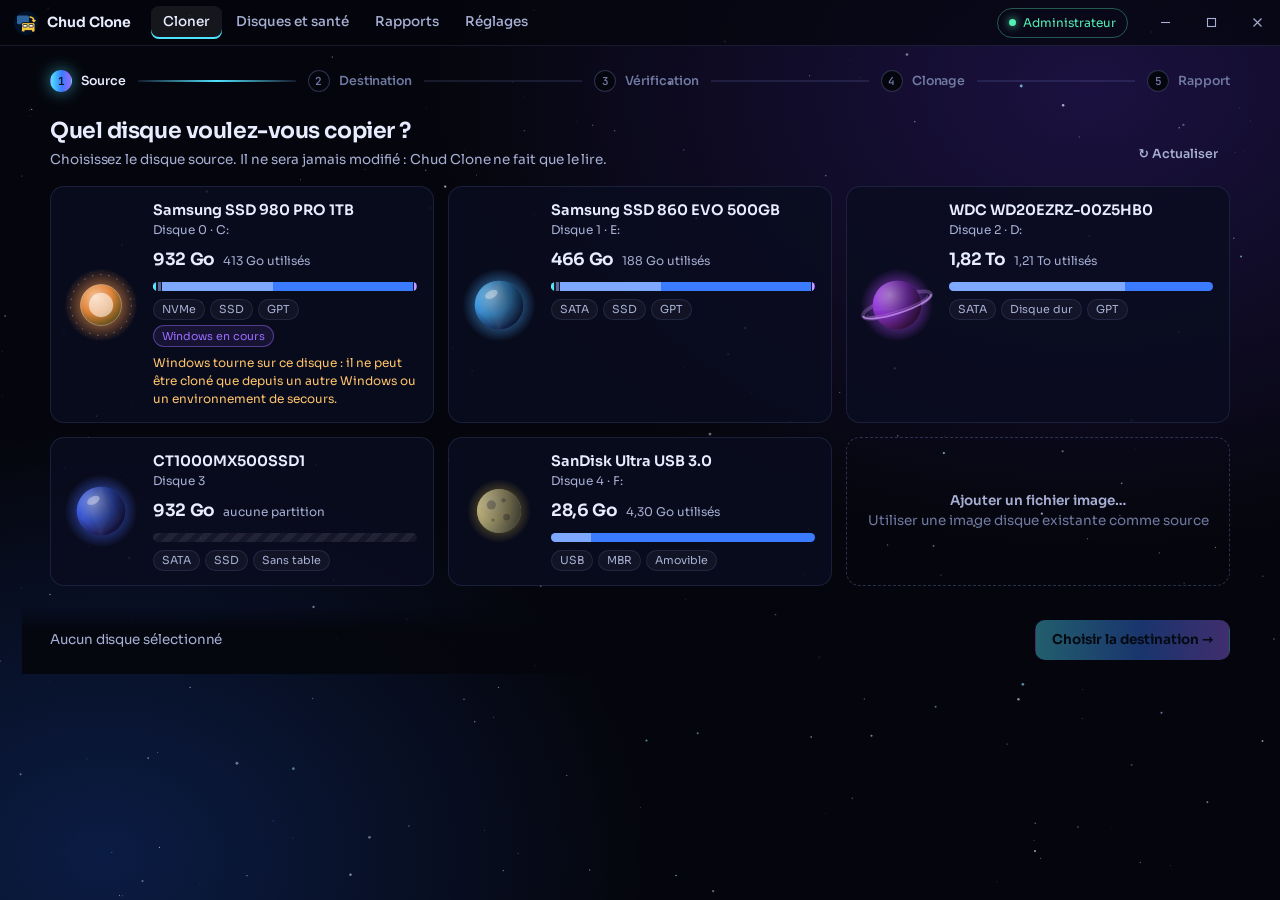
==== commit 07944660: "Chud Clone 0.2.1: fix stall when cloning to a new image, new icon, admin start - Image files are now" ====
--- a/crates/app/ui-dev/index.html
+++ b/crates/app/ui-dev/index.html
@@ -11,7 +11,7 @@
     <canvas id="cosmos"></canvas>
     <div id="app">
       <header class="titlebar">
-        <div class="brand"><img src="../ui/logo.png" alt="" /><span>Chud Clone</span></div>
+        <div class="brand"><img src="../ui/logo-tiny.svg" alt="" /><span>Chud Clone</span></div>
         <nav>
           <button data-view="clone" class="active" data-fr="Cloner" data-en="Clone">Cloner</button>
           <button data-view="disks" data-fr="Disques et santé" data-en="Disks &amp; health">Disques et santé</button>
--- a/crates/app/ui/style.css
+++ b/crates/app/ui/style.css
@@ -71,7 +71,7 @@
 /* ---------- Barre de titre ---------- */
 .titlebar { height: 46px; flex: none; display: flex; align-items: center; gap: 6px; padding: 0 0 0 14px; border-bottom: 1px solid var(--line); background: rgba(5, 6, 13, 0.72); }
 .brand { display: flex; align-items: center; gap: 9px; font-weight: 650; font-size: 14px; margin-right: 14px; pointer-events: none; }
-.brand img { width: 22px; height: 22px; border-radius: 6px; }
+.brand img { width: 24px; height: 24px; }
 .titlebar nav { display: flex; gap: 2px; }
 .titlebar nav button { padding: 6px 12px; border-radius: 8px; color: var(--text-2); font-weight: 500; transition: background 0.15s, color 0.15s; }
 .titlebar nav button:hover { background: var(--raise); color: var(--text); }
@@ -93,49 +93,40 @@
 /* ---------- Screen transition: glitch ----------
    Played once, on the new page only (class set then removed by app.js):
    no vertical shift, the final layout is in place from the first frame. */
-#view.glitch-in { animation: glitch-in 0.46s steps(1, end) both; }
+#view.glitch-in { animation: glitch-in 0.32s steps(1, end) both; }
 @keyframes glitch-in {
   0% { opacity: 0; }
-  6% { opacity: 1; clip-path: inset(14% 0 62% 0); transform: translateX(-16px); filter: drop-shadow(3px 0 rgba(255, 79, 130, 0.85)) drop-shadow(-3px 0 rgba(79, 227, 255, 0.85)); }
-  13% { clip-path: inset(52% 0 20% 0); transform: translateX(12px); }
-  20% { clip-path: inset(0 0 66% 0); transform: translateX(-7px) skewX(-6deg); }
-  27% { clip-path: inset(34% 0 0 0); transform: translateX(9px); }
-  34% { clip-path: inset(0); transform: translateX(-4px); filter: drop-shadow(2px 0 rgba(255, 79, 130, 0.65)) drop-shadow(-2px 0 rgba(79, 227, 255, 0.65)); }
-  44% { clip-path: inset(70% 0 6% 0); transform: translateX(6px); }
-  52% { clip-path: inset(0); transform: none; filter: drop-shadow(1px 0 rgba(255, 79, 130, 0.5)) drop-shadow(-1px 0 rgba(79, 227, 255, 0.5)); }
-  70% { transform: translateX(-2px); }
-  78% { transform: none; filter: none; }
+  8% { opacity: 1; clip-path: inset(30% 0 52% 0); transform: translateX(-5px); filter: drop-shadow(1.5px 0 rgba(255, 79, 130, 0.5)) drop-shadow(-1.5px 0 rgba(79, 227, 255, 0.5)); }
+  20% { clip-path: inset(0); transform: translateX(3px); }
+  34% { clip-path: inset(62% 0 18% 0); transform: translateX(-2px); filter: drop-shadow(1px 0 rgba(255, 79, 130, 0.35)) drop-shadow(-1px 0 rgba(79, 227, 255, 0.35)); }
+  46% { clip-path: inset(0); transform: none; }
+  70% { filter: none; }
   100% { opacity: 1; clip-path: none; transform: none; filter: none; }
 }
-/* Title: two offset copies (cyan / pink) cut into jumping bands. */
+/* Title: two faint offset copies (cyan / pink) cut into a few bands. */
 .glitch-text { position: relative; }
 .glitch-text::before, .glitch-text::after { content: attr(data-text); position: absolute; inset: 0; pointer-events: none; opacity: 0; }
-.glitch-text::before { color: var(--cyan); animation: glitch-a 0.6s steps(1, end) var(--gd, 0s) both; }
-.glitch-text::after { color: var(--danger); animation: glitch-b 0.6s steps(1, end) var(--gd, 0s) both; }
+.glitch-text::before { color: var(--cyan); animation: glitch-a 0.42s steps(1, end) var(--gd, 0s) both; }
+.glitch-text::after { color: var(--danger); animation: glitch-b 0.42s steps(1, end) var(--gd, 0s) both; }
 @keyframes glitch-a {
-  0% { opacity: 0.9; clip-path: inset(0 0 60% 0); transform: translate(-3px, 0); }
-  15% { clip-path: inset(40% 0 30% 0); transform: translate(4px, 0); }
-  30% { clip-path: inset(70% 0 0 0); transform: translate(-2px, 0); }
-  45% { clip-path: inset(10% 0 75% 0); transform: translate(3px, 0); }
-  60% { clip-path: inset(55% 0 15% 0); transform: translate(-1px, 0); opacity: 0.6; }
-  75%, 100% { opacity: 0; clip-path: inset(0); transform: none; }
+  0% { opacity: 0.45; clip-path: inset(0 0 62% 0); transform: translate(-2px, 0); }
+  25% { clip-path: inset(48% 0 28% 0); transform: translate(1.5px, 0); }
+  50% { clip-path: inset(72% 0 0 0); transform: translate(-1px, 0); opacity: 0.3; }
+  70%, 100% { opacity: 0; clip-path: inset(0); transform: none; }
 }
 @keyframes glitch-b {
-  0% { opacity: 0.85; clip-path: inset(65% 0 0 0); transform: translate(3px, 0); }
-  15% { clip-path: inset(0 0 70% 0); transform: translate(-4px, 0); }
-  30% { clip-path: inset(30% 0 45% 0); transform: translate(2px, 0); }
-  45% { clip-path: inset(80% 0 0 0); transform: translate(-3px, 0); }
-  60% { clip-path: inset(20% 0 60% 0); transform: translate(1px, 0); opacity: 0.5; }
-  75%, 100% { opacity: 0; clip-path: inset(0); transform: none; }
-}
-/* Passing bright bands over the content area. */
+  0% { opacity: 0.4; clip-path: inset(66% 0 0 0); transform: translate(2px, 0); }
+  25% { clip-path: inset(0 0 72% 0); transform: translate(-1.5px, 0); }
+  50% { clip-path: inset(30% 0 50% 0); transform: translate(1px, 0); opacity: 0.25; }
+  70%, 100% { opacity: 0; clip-path: inset(0); transform: none; }
+}
+/* A few faint bands passing over the content area. */
 #glitch-fx { position: fixed; pointer-events: none; z-index: 40; overflow: hidden; }
-#glitch-fx i { position: absolute; left: 0; display: block; mix-blend-mode: screen; opacity: 0; animation: glitch-bar 0.42s steps(1, end) both; }
+#glitch-fx i { position: absolute; left: 0; display: block; mix-blend-mode: screen; opacity: 0; animation: glitch-bar 0.3s steps(1, end) both; }
 @keyframes glitch-bar {
-  0% { opacity: 0.55; transform: translateX(0); }
-  20% { opacity: 0.35; transform: translateX(var(--dx)); }
-  40% { opacity: 0.6; transform: translateX(calc(var(--dx) * -0.6)); }
-  60% { opacity: 0.2; transform: translateX(calc(var(--dx) * 0.3)); }
+  0% { opacity: 0.3; transform: translateX(0); }
+  30% { opacity: 0.18; transform: translateX(var(--dx)); }
+  60% { opacity: 0.1; transform: translateX(calc(var(--dx) * -0.5)); }
   80%, 100% { opacity: 0; transform: none; }
 }
 /* Reduced motion: a simple fade, no movement. */
@@ -392,3 +383,6 @@
 .ubar.busy i { width: 40%; animation: ubusy 1.1s ease-in-out infinite alternate; }
 @keyframes ubusy { from { transform: translateX(-60%); } to { transform: translateX(210%); } }
 .notes { white-space: pre-wrap; max-height: 220px; overflow: auto; font-size: 12.5px; color: var(--text-2); background: rgba(0, 0, 0, 0.25); border: 1px solid var(--line); border-radius: 8px; padding: 10px 12px; margin: 10px 0 0; }
+.about-head { display: flex; align-items: center; gap: 14px; margin-bottom: 14px; }
+.about-head img { width: 64px; height: 64px; flex: none; }
+.about-head b { display: block; font-size: 16px; }
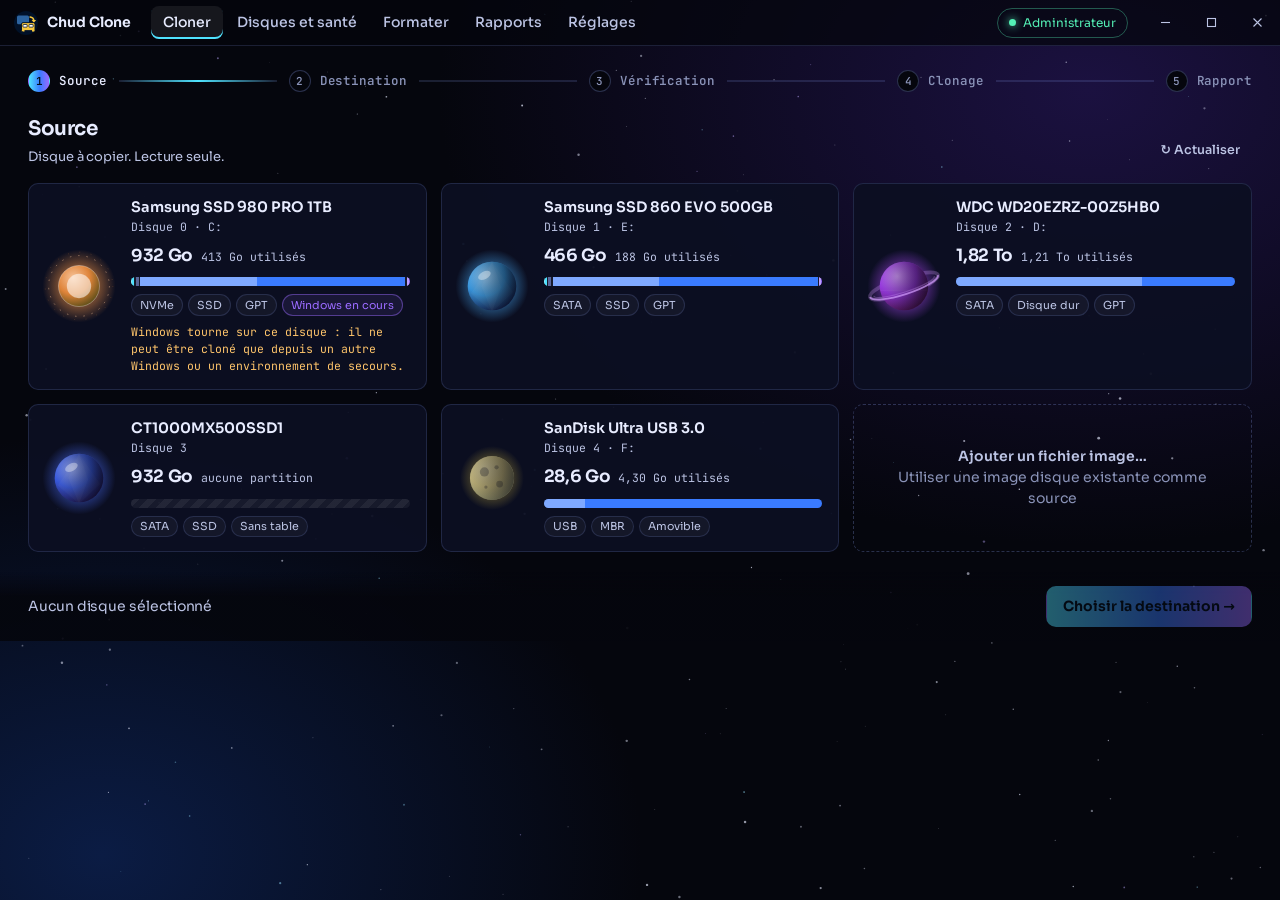
==== commit 2d5d7aa2: "Chud Clone 0.5.0: clone queue, whole-disk formatting, no sleep during work - Several destinations fo" ====
--- a/crates/app/ui-dev/index.html
+++ b/crates/app/ui-dev/index.html
@@ -15,6 +15,7 @@
         <nav>
           <button data-view="clone" class="active" data-fr="Cloner" data-en="Clone">Cloner</button>
           <button data-view="disks" data-fr="Disques et santé" data-en="Disks &amp; health">Disques et santé</button>
+          <button data-view="format" data-fr="Formater" data-en="Format">Formater</button>
           <button data-view="reports" data-fr="Rapports" data-en="Reports">Rapports</button>
           <button data-view="settings" data-fr="Réglages" data-en="Settings">Réglages</button>
         </nav>
--- a/crates/app/ui/style.css
+++ b/crates/app/ui/style.css
@@ -12,15 +12,15 @@
   --void: #05060d;
   --night: #0a0e24;
   --violet-deep: #1a1036;
-  --panel: rgba(10, 13, 32, 0.82);
+  --panel: rgba(12, 15, 34, 0.94);
   --panel-solid: #0d1029;
   --raise: rgba(255, 255, 255, 0.04);
   --raise-2: rgba(255, 255, 255, 0.07);
-  --line: rgba(146, 170, 255, 0.13);
+  --line: rgba(146, 170, 255, 0.16);
   --line-strong: rgba(146, 170, 255, 0.26);
   --text: #e8ecff;
-  --text-2: #a7b0d4;
-  --text-3: #707aa3;
+  --text-2: #bcc4e4;
+  --text-3: #8a93b8;
   --cyan: #4fe3ff;
   --electric: #3a7bff;
   --violet: #9a6bff;
@@ -34,7 +34,7 @@
   --flow: linear-gradient(90deg, var(--cyan), var(--electric) 55%, var(--violet));
   --sans: "Sora Variable", "Segoe UI", system-ui, sans-serif;
   --mono: "JetBrains Mono Variable", "Cascadia Mono", Consolas, monospace;
-  --radius: 14px;
+  --radius: 10px;
 }
 
 * { box-sizing: border-box; }
@@ -43,7 +43,7 @@
   background: radial-gradient(1000px 700px at 85% 10%, #1b1140 0%, transparent 65%), radial-gradient(900px 700px at 8% 95%, #0b1c44 0%, transparent 60%), var(--void);
   color: var(--text);
   font-family: var(--sans);
-  font-size: 13.5px;
+  font-size: 14px;
   line-height: 1.5;
   letter-spacing: -0.005em;
   overflow: hidden;
@@ -89,7 +89,7 @@
 .win svg { width: 11px; height: 11px; }
 
 main#view { flex: 1; min-height: 0; overflow-y: auto; padding: 22px 28px 28px; }
-.page { max-width: 1180px; margin: 0 auto; }
+.page { max-width: 1480px; margin: 0 auto; }
 /* ---------- Screen transition: glitch ----------
    Played once, on the new page only (class set then removed by app.js):
    no vertical shift, the final layout is in place from the first frame. */
@@ -386,3 +386,44 @@
 .about-head { display: flex; align-items: center; gap: 14px; margin-bottom: 14px; }
 .about-head img { width: 64px; height: 64px; flex: none; }
 .about-head b { display: block; font-size: 16px; }
+
+/* ---------- Readability pass: flatter, denser, more technical ---------- */
+.panel h2 { font-family: var(--mono); font-size: 11.5px; letter-spacing: 0.12em; color: var(--text-3); border-bottom: 1px solid var(--line); padding-bottom: 8px; margin-bottom: 12px; }
+.panel { padding: 14px 16px; }
+.page-head h1 { font-size: 20px; }
+.page-head p { font-size: 13px; }
+.disk.selected { box-shadow: 0 0 0 1px var(--cyan); }
+.disk.selected.dest { box-shadow: 0 0 0 1px var(--violet); }
+.disk .sub, .disk .cap span { font-family: var(--mono); font-size: 11.5px; }
+.stat .k, table.t th, .flight .node { font-family: var(--mono); }
+.stat .v { font-family: var(--mono); font-size: 18px; font-weight: 600; }
+table.t td { font-variant-numeric: tabular-nums; }
+table.t tr.sel td { background: rgba(79, 227, 255, 0.06); }
+.btn.primary:hover:not(:disabled), .btn.danger:hover:not(:disabled) { box-shadow: none; filter: brightness(1.08); }
+.flight .node.current .orb { box-shadow: none; }
+.panel.slim { padding: 9px 14px; display: flex; gap: 10px; align-items: center; margin-bottom: 14px; }
+
+/* Clone queue */
+.qtabs { display: flex; flex-wrap: wrap; gap: 6px; margin-bottom: 14px; }
+.qtab { display: inline-flex; align-items: center; gap: 8px; padding: 6px 10px; border: 1px solid var(--line); border-radius: 8px; background: var(--panel); color: var(--text-2); font-size: 12.5px; }
+.qtab.on { border-color: var(--violet); color: var(--text); }
+button.qtab:hover { border-color: var(--line-strong); color: var(--text); }
+.qtab .n { font-family: var(--mono); font-size: 11px; width: 18px; height: 18px; border-radius: 4px; display: grid; place-items: center; background: var(--raise-2); }
+
+/* Danger zone */
+.dz-title { font-family: var(--mono); font-size: 11.5px !important; letter-spacing: 0.12em; text-transform: uppercase; margin-bottom: 8px; }
+.erase-list { margin: 0 0 6px; padding-left: 18px; }
+.erase-list li { margin: 2px 0; }
+.end-opts { gap: 22px; margin-top: 10px; padding-top: 10px; border-top: 1px solid rgba(255, 79, 130, 0.25); }
+
+/* Format */
+.fmt-head { display: flex; gap: 12px; align-items: center; margin-bottom: 10px; }
+.fmt-head .planet { width: 46px; height: 46px; flex: none; }
+.fmt-head .planet svg { width: 100%; height: 100%; overflow: visible; }
+.fmt-grid { display: grid; grid-template-columns: 1fr 1fr 2fr; gap: 12px; margin-top: 14px; }
+.fmt-grid label { display: flex; flex-direction: column; gap: 5px; font-family: var(--mono); font-size: 11.5px; color: var(--text-3); text-transform: uppercase; letter-spacing: 0.06em; }
+.fmt-grid select, .fmt-grid input { font-family: var(--sans); font-size: 14px; color: var(--text); text-transform: none; letter-spacing: 0; }
+.notes { margin: 10px 0 0; padding-left: 18px; color: var(--text-2); font-size: 12.5px; }
+.fmt-steps { margin: 10px 0 0; padding-left: 20px; font-family: var(--mono); font-size: 12.5px; color: var(--text-2); }
+.danger-zone + .panel, .panel + .danger-zone, .panel + .verdict { margin-top: 14px; }
+@media (max-width: 900px) { .fmt-grid { grid-template-columns: 1fr; } }
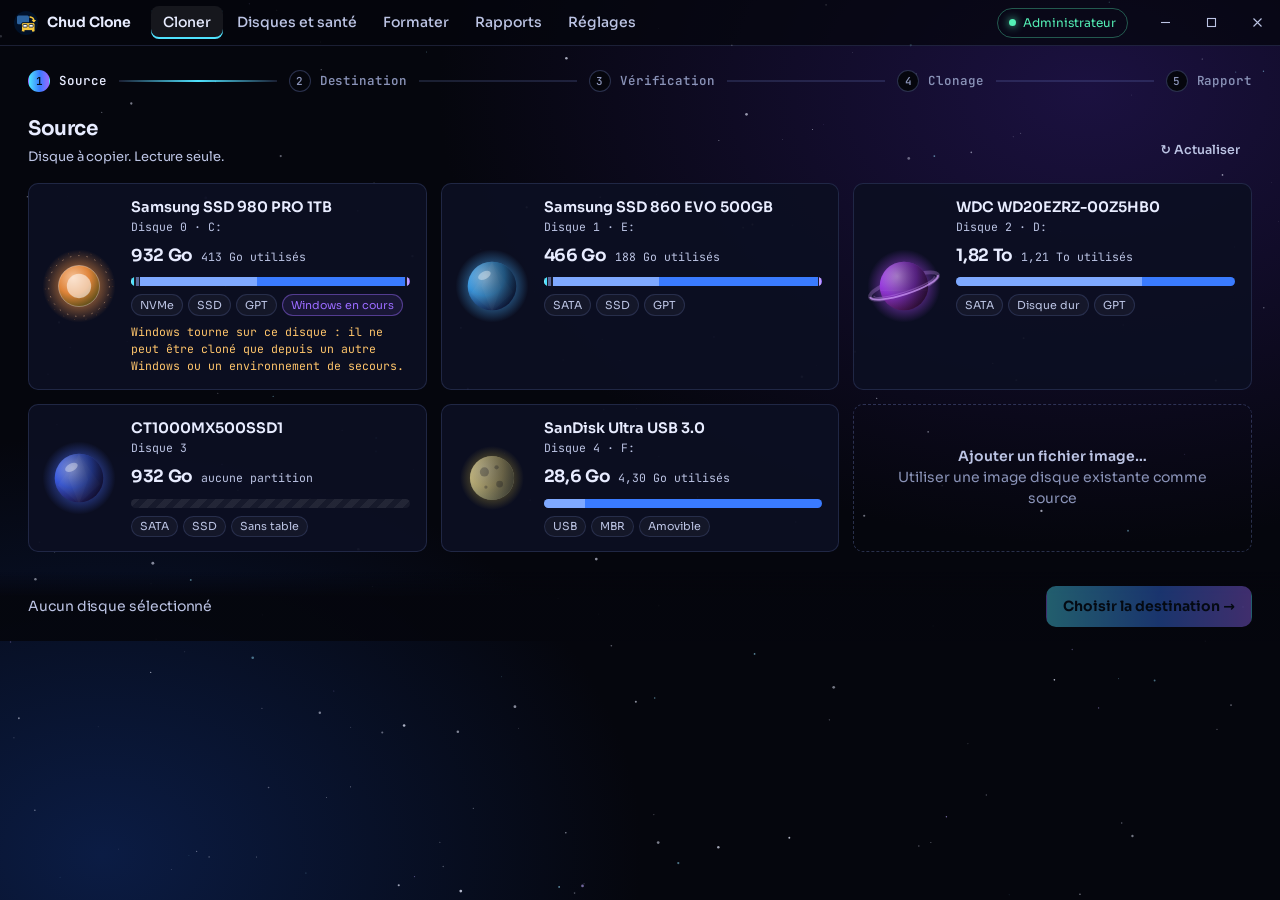
==== commit 62470d8a: "Explicit state machines, star progress ring, no sleep while open - Application: one activity at a ti" ====
--- a/crates/app/ui-dev/index.html
+++ b/crates/app/ui-dev/index.html
@@ -35,6 +35,7 @@
     <script src="mock-data-en.js"></script>
     <script src="mock.js"></script>
     <script src="../ui/cosmos.js"></script>
+    <script src="../ui/machines.js"></script>
     <script src="../ui/app.js"></script>
     <script src="demo.js"></script>
   </body>
--- a/crates/app/ui/style.css
+++ b/crates/app/ui/style.css
@@ -293,7 +293,7 @@
 .scene .body.src .lbl { color: var(--cyan); } .scene .body.dst .lbl { color: var(--violet); }
 .ring { position: absolute; left: 50%; top: 50%; width: 176px; height: 176px; transform: translate(-50%, -54%); }
 .ring svg { width: 100%; height: 100%; transform: rotate(-90deg); }
-.ring .track { fill: rgba(5, 6, 13, 0.75); stroke: rgba(146, 170, 255, 0.14); stroke-width: 7; }
+.ring .track { fill: rgba(5, 6, 13, 0.38); stroke: rgba(146, 170, 255, 0.14); stroke-width: 7; }
 .ring .bar { fill: none; stroke: url(#ringflow); stroke-width: 7; stroke-linecap: round; transition: stroke-dashoffset 0.35s ease-out; filter: drop-shadow(0 0 6px rgba(79, 227, 255, 0.55)); }
 .ring .txt { position: absolute; inset: 0; display: grid; place-content: center; text-align: center; }
 .ring .pct { font-size: 34px; font-weight: 680; letter-spacing: -0.03em; font-variant-numeric: tabular-nums; line-height: 1; }
@@ -427,3 +427,9 @@
 .fmt-steps { margin: 10px 0 0; padding-left: 20px; font-family: var(--mono); font-size: 12.5px; color: var(--text-2); }
 .danger-zone + .panel, .panel + .danger-zone, .panel + .verdict { margin-top: 14px; }
 @media (max-width: 900px) { .fmt-grid { grid-template-columns: 1fr; } }
+
+/* Star around the percentage (canvas drawn by Cosmos.Star): behind the gauge and the text. */
+.ring canvas#star { inset: auto; left: 50%; top: 50%; width: 340px; height: 340px; transform: translate(-50%, -50%); pointer-events: none; }
+.ring svg { position: relative; z-index: 1; }
+.ring .txt { z-index: 2; text-shadow: 0 1px 2px rgba(5, 6, 13, 0.95), 0 0 12px rgba(5, 6, 13, 0.9); }
+.ring .ph { color: var(--text); }
